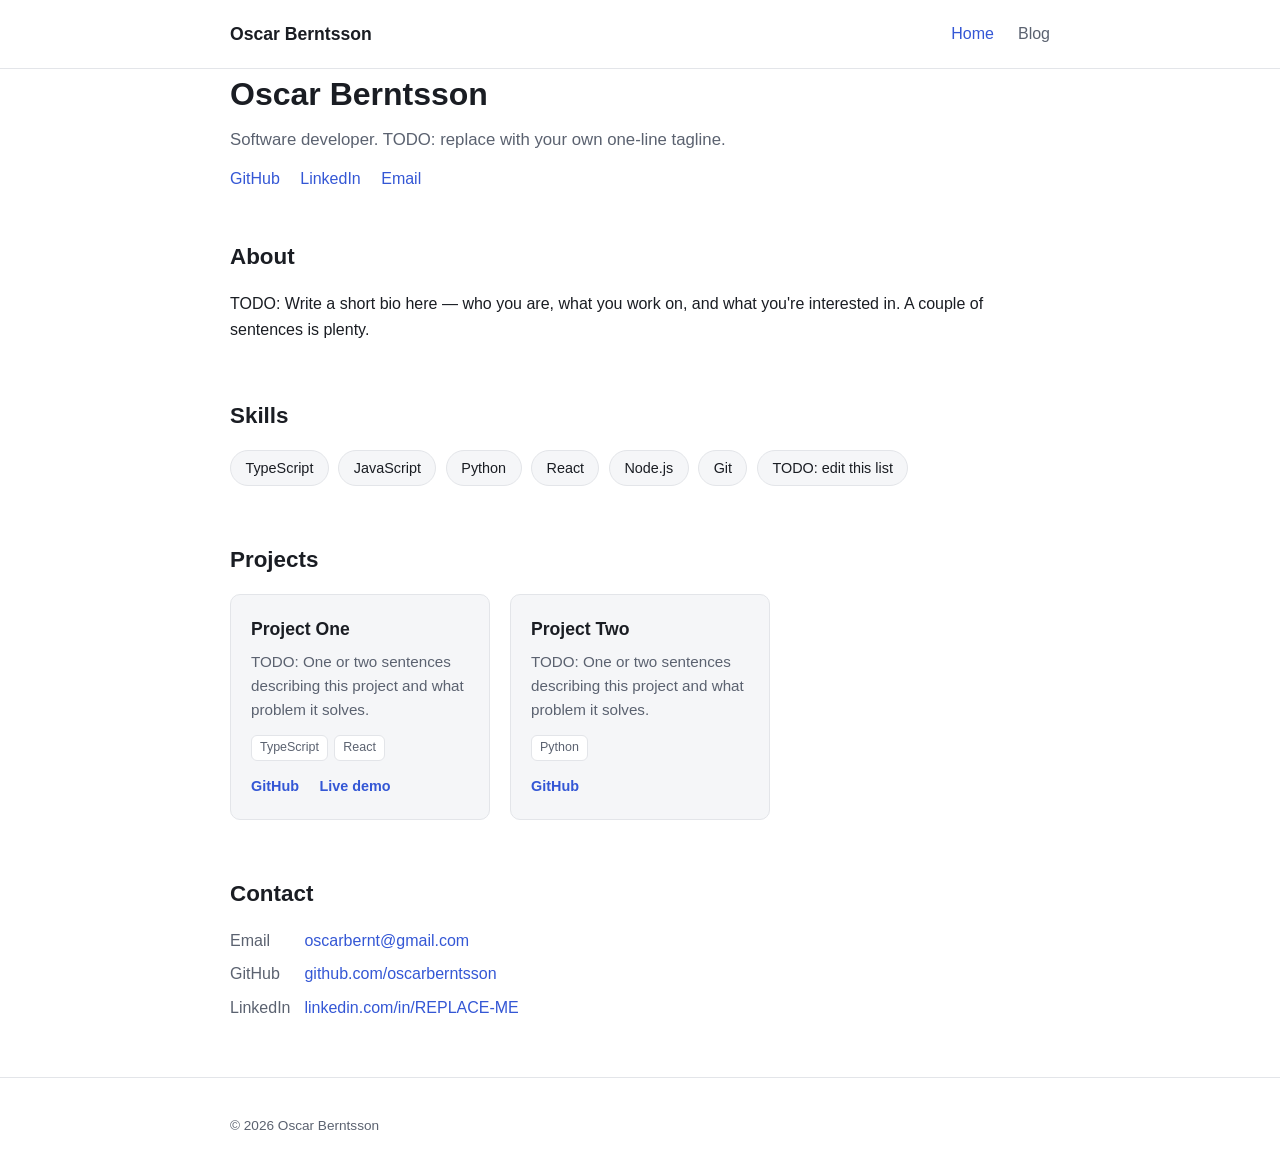
==== index.html @ 50194137 "Initial portfolio and blog site Plain HTML/CSS/JS site for GitHub Pages: portfolio home page (about," ====
<!DOCTYPE html>
<html lang="en">
<head>
  <meta charset="UTF-8" />
  <meta name="viewport" content="width=device-width, initial-scale=1.0" />
  <title>Oscar Berntsson</title>
  <meta name="description" content="Oscar Berntsson — portfolio and blog." />
  <link rel="icon" href="assets/favicon.svg" type="image/svg+xml" />
  <link rel="stylesheet" href="css/style.css" />
</head>
<body>
  <header class="site-header">
    <div class="container">
      <a class="brand" href="index.html">Oscar Berntsson</a>
      <nav class="site-nav">
        <ul>
          <li><a href="index.html">Home</a></li>
          <li><a href="blog.html">Blog</a></li>
        </ul>
      </nav>
    </div>
  </header>

  <main class="container">
    <section class="hero">
      <img class="avatar" src="assets/img/profile.jpg" alt="Photo of Oscar Berntsson" onerror="this.style.display='none'" />
      <div>
        <h1>Oscar Berntsson</h1>
        <p class="tagline">Software developer. TODO: replace with your own one-line tagline.</p>
        <div class="socials">
          <a href="https://github.com/oscarberntsson" target="_blank" rel="noopener">GitHub</a>
          <a href="https://www.linkedin.com/in/REPLACE-ME" target="_blank" rel="noopener">LinkedIn</a>
          <a href="mailto:oscarbernt@gmail.com">Email</a>
        </div>
      </div>
    </section>

    <section id="about">
      <h2>About</h2>
      <p>
        TODO: Write a short bio here — who you are, what you work on, and what
        you're interested in. A couple of sentences is plenty.
      </p>
    </section>

    <section id="skills">
      <h2>Skills</h2>
      <div class="skills-grid">
        <span class="skill-tag">TypeScript</span>
        <span class="skill-tag">JavaScript</span>
        <span class="skill-tag">Python</span>
        <span class="skill-tag">React</span>
        <span class="skill-tag">Node.js</span>
        <span class="skill-tag">Git</span>
        <span class="skill-tag">TODO: edit this list</span>
      </div>
    </section>

    <section id="projects">
      <h2>Projects</h2>
      <div class="projects-grid">
        <div class="project-card">
          <h3>Project One</h3>
          <p>TODO: One or two sentences describing this project and what problem it solves.</p>
          <div class="project-tags">
            <span>TypeScript</span>
            <span>React</span>
          </div>
          <div class="project-links">
            <a href="#" target="_blank" rel="noopener">GitHub</a>
            <a href="#" target="_blank" rel="noopener">Live demo</a>
          </div>
        </div>
        <div class="project-card">
          <h3>Project Two</h3>
          <p>TODO: One or two sentences describing this project and what problem it solves.</p>
          <div class="project-tags">
            <span>Python</span>
          </div>
          <div class="project-links">
            <a href="#" target="_blank" rel="noopener">GitHub</a>
          </div>
        </div>
      </div>
    </section>

    <section id="contact">
      <h2>Contact</h2>
      <ul class="contact-list">
        <li><span class="label">Email</span> <a href="mailto:oscarbernt@gmail.com">oscarbernt@gmail.com</a></li>
        <li><span class="label">GitHub</span> <a href="https://github.com/oscarberntsson" target="_blank" rel="noopener">github.com/oscarberntsson</a></li>
        <li><span class="label">LinkedIn</span> <a href="https://www.linkedin.com/in/REPLACE-ME" target="_blank" rel="noopener">linkedin.com/in/REPLACE-ME</a></li>
      </ul>
    </section>
  </main>

  <footer class="site-footer">
    <div class="container">
      <p>&copy; <span id="year"></span> Oscar Berntsson</p>
    </div>
  </footer>

  <script>document.getElementById("year").textContent = new Date().getFullYear();</script>
  <script src="js/main.js"></script>
</body>
</html>
---- css/style.css ----
:root {
  --bg: #ffffff;
  --bg-alt: #f5f6f8;
  --text: #1a1d23;
  --text-muted: #5b6270;
  --accent: #3457d5;
  --accent-hover: #263f9e;
  --border: #e3e5e9;
  --radius: 10px;
  --max-width: 860px;
}

@media (prefers-color-scheme: dark) {
  :root {
    --bg: #14161a;
    --bg-alt: #1c1f25;
    --text: #eceef1;
    --text-muted: #9aa1ad;
    --accent: #7c93ff;
    --accent-hover: #9db0ff;
    --border: #2a2e36;
  }
}

* {
  box-sizing: border-box;
}

html {
  scroll-behavior: smooth;
}

body {
  margin: 0;
  font-family: -apple-system, BlinkMacSystemFont, "Segoe UI", Roboto, Helvetica, Arial, sans-serif;
  background: var(--bg);
  color: var(--text);
  line-height: 1.6;
}

a {
  color: var(--accent);
  text-decoration: none;
}

a:hover {
  color: var(--accent-hover);
  text-decoration: underline;
}

img {
  max-width: 100%;
}

.container {
  max-width: var(--max-width);
  margin: 0 auto;
  padding: 0 1.25rem;
}

/* Header / nav */
header.site-header {
  border-bottom: 1px solid var(--border);
  padding: 1.25rem 0;
}

header.site-header .container {
  display: flex;
  align-items: center;
  justify-content: space-between;
  flex-wrap: wrap;
  gap: 0.75rem;
}

.brand {
  font-weight: 700;
  font-size: 1.1rem;
  color: var(--text);
}

.brand:hover {
  color: var(--text);
  text-decoration: none;
}

nav.site-nav ul {
  list-style: none;
  display: flex;
  gap: 1.5rem;
  margin: 0;
  padding: 0;
}

nav.site-nav a {
  color: var(--text-muted);
  font-weight: 500;
}

nav.site-nav a:hover,
nav.site-nav a.active {
  color: var(--accent);
  text-decoration: none;
}

/* Main sections */
main {
  padding: 3rem 0 4rem;
}

section {
  margin-bottom: 3.5rem;
}

section h2 {
  font-size: 1.4rem;
  margin-bottom: 1rem;
}

.hero {
  display: flex;
  align-items: center;
  gap: 2rem;
  flex-wrap: wrap;
  margin-bottom: 3rem;
}

.hero img.avatar {
  width: 120px;
  height: 120px;
  border-radius: 50%;
  object-fit: cover;
  border: 1px solid var(--border);
}

.hero h1 {
  margin: 0 0 0.4rem;
  font-size: 2rem;
}

.hero p.tagline {
  margin: 0 0 0.75rem;
  color: var(--text-muted);
  font-size: 1.05rem;
}

.hero .socials a {
  margin-right: 1rem;
  font-weight: 500;
}

/* Skills */
.skills-grid {
  display: flex;
  flex-wrap: wrap;
  gap: 0.6rem;
}

.skill-tag {
  background: var(--bg-alt);
  border: 1px solid var(--border);
  border-radius: 999px;
  padding: 0.35rem 0.9rem;
  font-size: 0.9rem;
  color: var(--text);
}

/* Projects */
.projects-grid {
  display: grid;
  grid-template-columns: repeat(auto-fill, minmax(260px, 1fr));
  gap: 1.25rem;
}

.project-card {
  border: 1px solid var(--border);
  border-radius: var(--radius);
  padding: 1.25rem;
  background: var(--bg-alt);
}

.project-card h3 {
  margin: 0 0 0.4rem;
  font-size: 1.1rem;
}

.project-card p {
  margin: 0 0 0.75rem;
  color: var(--text-muted);
  font-size: 0.95rem;
}

.project-tags {
  display: flex;
  flex-wrap: wrap;
  gap: 0.4rem;
  margin-bottom: 0.75rem;
}

.project-tags span {
  font-size: 0.78rem;
  color: var(--text-muted);
  background: var(--bg);
  border: 1px solid var(--border);
  border-radius: 6px;
  padding: 0.15rem 0.5rem;
}

.project-links a {
  font-size: 0.9rem;
  font-weight: 600;
  margin-right: 1rem;
}

/* Contact */
.contact-list {
  list-style: none;
  padding: 0;
  margin: 0;
}

.contact-list li {
  margin-bottom: 0.5rem;
}

.contact-list .label {
  color: var(--text-muted);
  display: inline-block;
  min-width: 70px;
}

/* Blog list */
.post-list {
  list-style: none;
  padding: 0;
  margin: 0;
}

.post-list li {
  border-bottom: 1px solid var(--border);
  padding: 1.25rem 0;
}

.post-list li:first-child {
  padding-top: 0;
}

.post-list h3 {
  margin: 0 0 0.3rem;
  font-size: 1.15rem;
}

.post-meta {
  color: var(--text-muted);
  font-size: 0.85rem;
  margin: 0 0 0.4rem;
}

.post-summary {
  margin: 0;
  color: var(--text-muted);
}

.post-status {
  color: var(--text-muted);
}

/* Single post */
.post-header h1 {
  margin: 0 0 0.4rem;
  font-size: 1.8rem;
}

.post-content {
  margin-top: 2rem;
}

.post-content h1,
.post-content h2,
.post-content h3 {
  margin-top: 2rem;
}

.post-content pre {
  background: var(--bg-alt);
  border: 1px solid var(--border);
  border-radius: var(--radius);
  padding: 1rem;
  overflow-x: auto;
}

.post-content code {
  font-family: ui-monospace, SFMono-Regular, Menlo, Consolas, monospace;
  font-size: 0.9em;
}

.post-content :not(pre) > code {
  background: var(--bg-alt);
  padding: 0.15rem 0.4rem;
  border-radius: 4px;
}

.post-content blockquote {
  border-left: 3px solid var(--accent);
  margin: 1rem 0;
  padding: 0.25rem 1rem;
  color: var(--text-muted);
}

.back-link {
  display: inline-block;
  margin-bottom: 1.5rem;
  font-weight: 500;
}

/* Footer */
footer.site-footer {
  border-top: 1px solid var(--border);
  padding: 1.5rem 0;
  color: var(--text-muted);
  font-size: 0.85rem;
}

@media (max-width: 500px) {
  .hero {
    flex-direction: column;
    align-items: flex-start;
  }
}
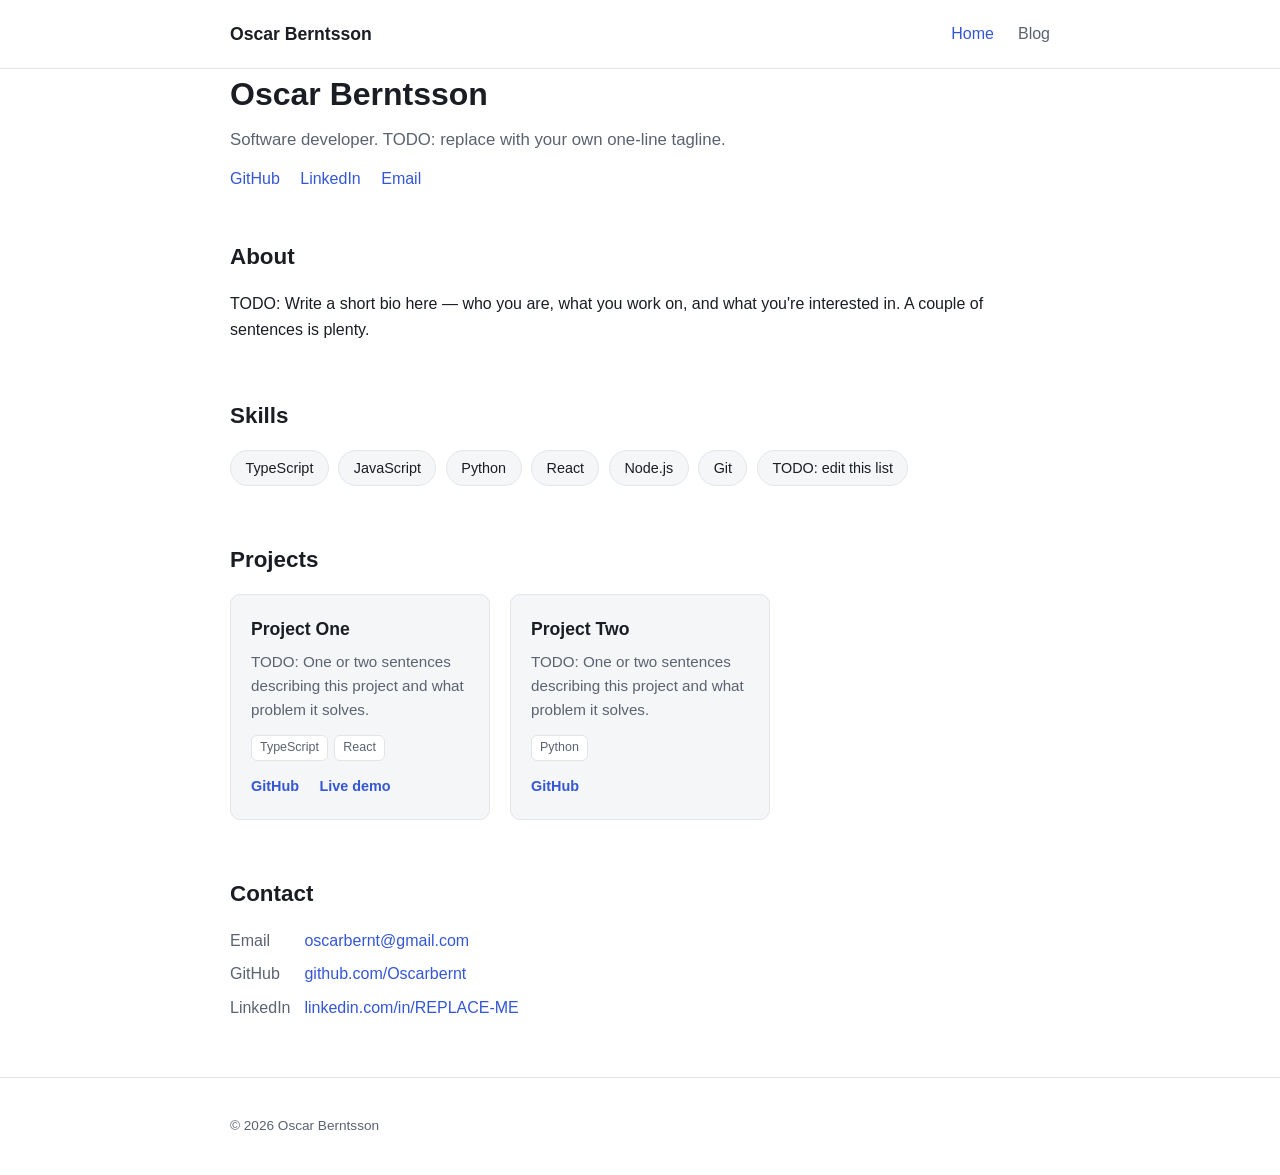
==== commit a2bc3446: "Fix GitHub profile links to match actual username Co-Authored-By: Claude Sonnet 5 <noreply@anthropic" ====
--- a/index.html
+++ b/index.html
@@ -28,7 +28,7 @@
         <h1>Oscar Berntsson</h1>
         <p class="tagline">Software developer. TODO: replace with your own one-line tagline.</p>
         <div class="socials">
-          <a href="https://github.com/oscarberntsson" target="_blank" rel="noopener">GitHub</a>
+          <a href="https://github.com/Oscarbernt" target="_blank" rel="noopener">GitHub</a>
           <a href="https://www.linkedin.com/in/REPLACE-ME" target="_blank" rel="noopener">LinkedIn</a>
           <a href="mailto:oscarbernt@gmail.com">Email</a>
         </div>
@@ -88,7 +88,7 @@
       <h2>Contact</h2>
       <ul class="contact-list">
         <li><span class="label">Email</span> <a href="mailto:oscarbernt@gmail.com">oscarbernt@gmail.com</a></li>
-        <li><span class="label">GitHub</span> <a href="https://github.com/oscarberntsson" target="_blank" rel="noopener">github.com/oscarberntsson</a></li>
+        <li><span class="label">GitHub</span> <a href="https://github.com/Oscarbernt" target="_blank" rel="noopener">github.com/Oscarbernt</a></li>
         <li><span class="label">LinkedIn</span> <a href="https://www.linkedin.com/in/REPLACE-ME" target="_blank" rel="noopener">linkedin.com/in/REPLACE-ME</a></li>
       </ul>
     </section>
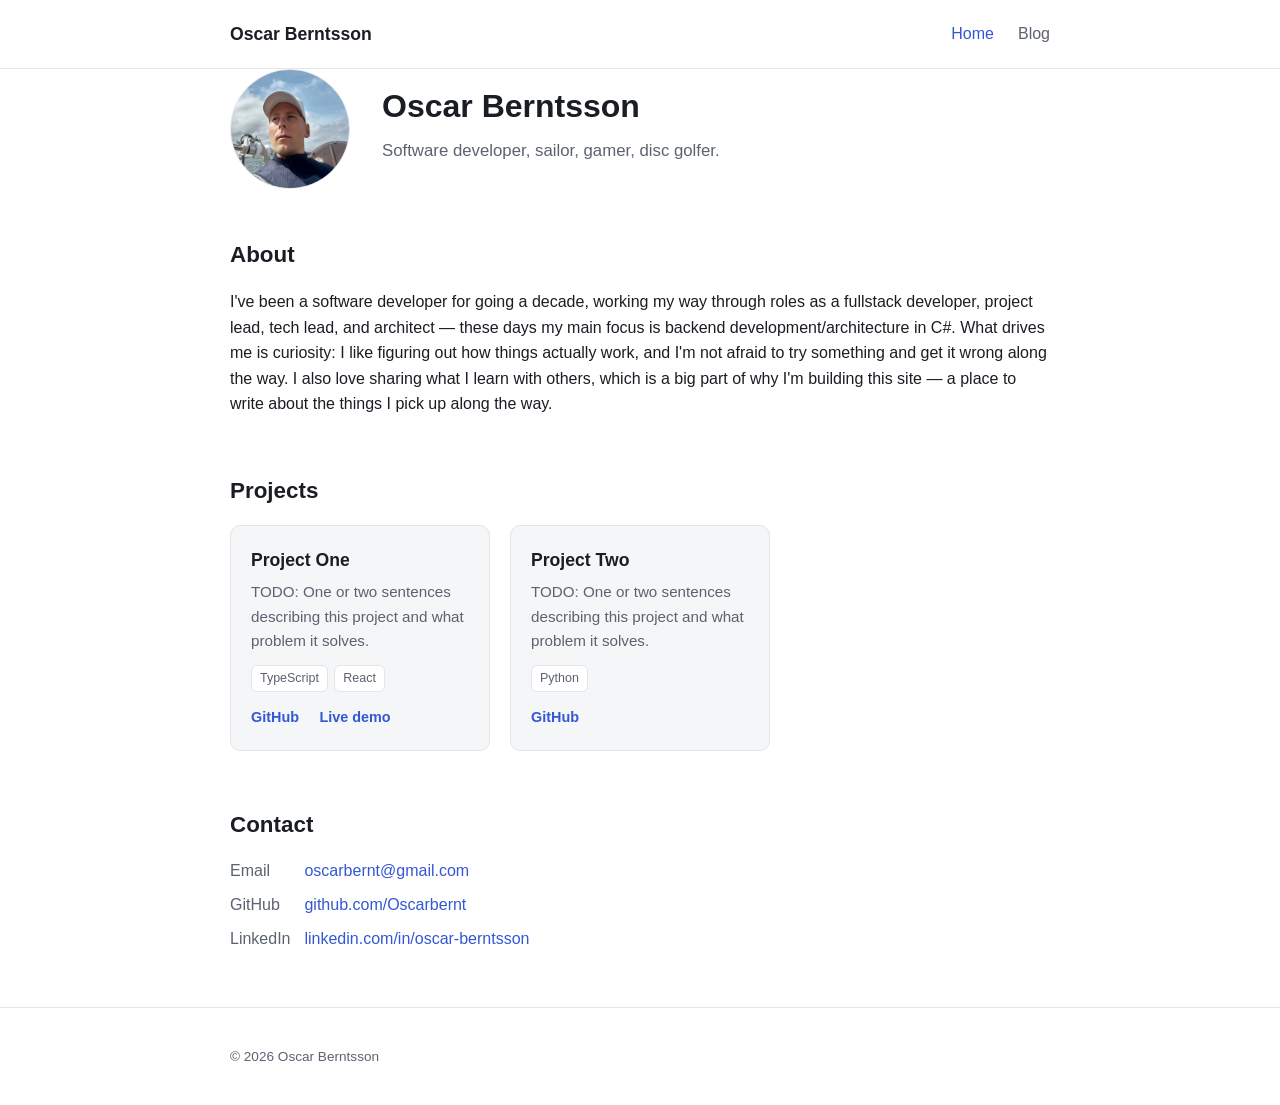
==== commit fd9f8f06: "Fill in bio, add profile photo, drop skills section Co-Authored-By: Claude Sonnet 5 <noreply@anthrop" ====
--- a/index.html
+++ b/index.html
@@ -26,34 +26,21 @@
       <img class="avatar" src="assets/img/profile.jpg" alt="Photo of Oscar Berntsson" onerror="this.style.display='none'" />
       <div>
         <h1>Oscar Berntsson</h1>
-        <p class="tagline">Software developer. TODO: replace with your own one-line tagline.</p>
-        <div class="socials">
-          <a href="https://github.com/Oscarbernt" target="_blank" rel="noopener">GitHub</a>
-          <a href="https://www.linkedin.com/in/REPLACE-ME" target="_blank" rel="noopener">LinkedIn</a>
-          <a href="mailto:oscarbernt@gmail.com">Email</a>
-        </div>
+        <p class="tagline">Software developer, sailor, gamer, disc golfer.</p>
       </div>
     </section>
 
     <section id="about">
       <h2>About</h2>
       <p>
-        TODO: Write a short bio here — who you are, what you work on, and what
-        you're interested in. A couple of sentences is plenty.
+        I've been a software developer for going a decade, working my way through
+        roles as a fullstack developer, project lead, tech lead, and architect —
+        these days my main focus is backend development/architecture in C#. What drives me is
+        curiosity: I like figuring out how things actually work, and I'm not afraid
+        to try something and get it wrong along the way. I also love sharing what I
+        learn with others, which is a big part of why I'm building this site — a
+        place to write about the things I pick up along the way.
       </p>
-    </section>
-
-    <section id="skills">
-      <h2>Skills</h2>
-      <div class="skills-grid">
-        <span class="skill-tag">TypeScript</span>
-        <span class="skill-tag">JavaScript</span>
-        <span class="skill-tag">Python</span>
-        <span class="skill-tag">React</span>
-        <span class="skill-tag">Node.js</span>
-        <span class="skill-tag">Git</span>
-        <span class="skill-tag">TODO: edit this list</span>
-      </div>
     </section>
 
     <section id="projects">
@@ -89,7 +76,7 @@
       <ul class="contact-list">
         <li><span class="label">Email</span> <a href="mailto:oscarbernt@gmail.com">oscarbernt@gmail.com</a></li>
         <li><span class="label">GitHub</span> <a href="https://github.com/Oscarbernt" target="_blank" rel="noopener">github.com/Oscarbernt</a></li>
-        <li><span class="label">LinkedIn</span> <a href="https://www.linkedin.com/in/REPLACE-ME" target="_blank" rel="noopener">linkedin.com/in/REPLACE-ME</a></li>
+        <li><span class="label">LinkedIn</span> <a href="https://www.linkedin.com/in/oscar-berntsson-80b01885/" target="_blank" rel="noopener">linkedin.com/in/oscar-berntsson</a></li>
       </ul>
     </section>
   </main>
--- a/css/style.css
+++ b/css/style.css
@@ -128,7 +128,7 @@
   width: 120px;
   height: 120px;
   border-radius: 50%;
-  object-fit: cover;
+  object-fit: fill;
   border: 1px solid var(--border);
 }
 
@@ -146,22 +146,6 @@
 .hero .socials a {
   margin-right: 1rem;
   font-weight: 500;
-}
-
-/* Skills */
-.skills-grid {
-  display: flex;
-  flex-wrap: wrap;
-  gap: 0.6rem;
-}
-
-.skill-tag {
-  background: var(--bg-alt);
-  border: 1px solid var(--border);
-  border-radius: 999px;
-  padding: 0.35rem 0.9rem;
-  font-size: 0.9rem;
-  color: var(--text);
 }
 
 /* Projects */
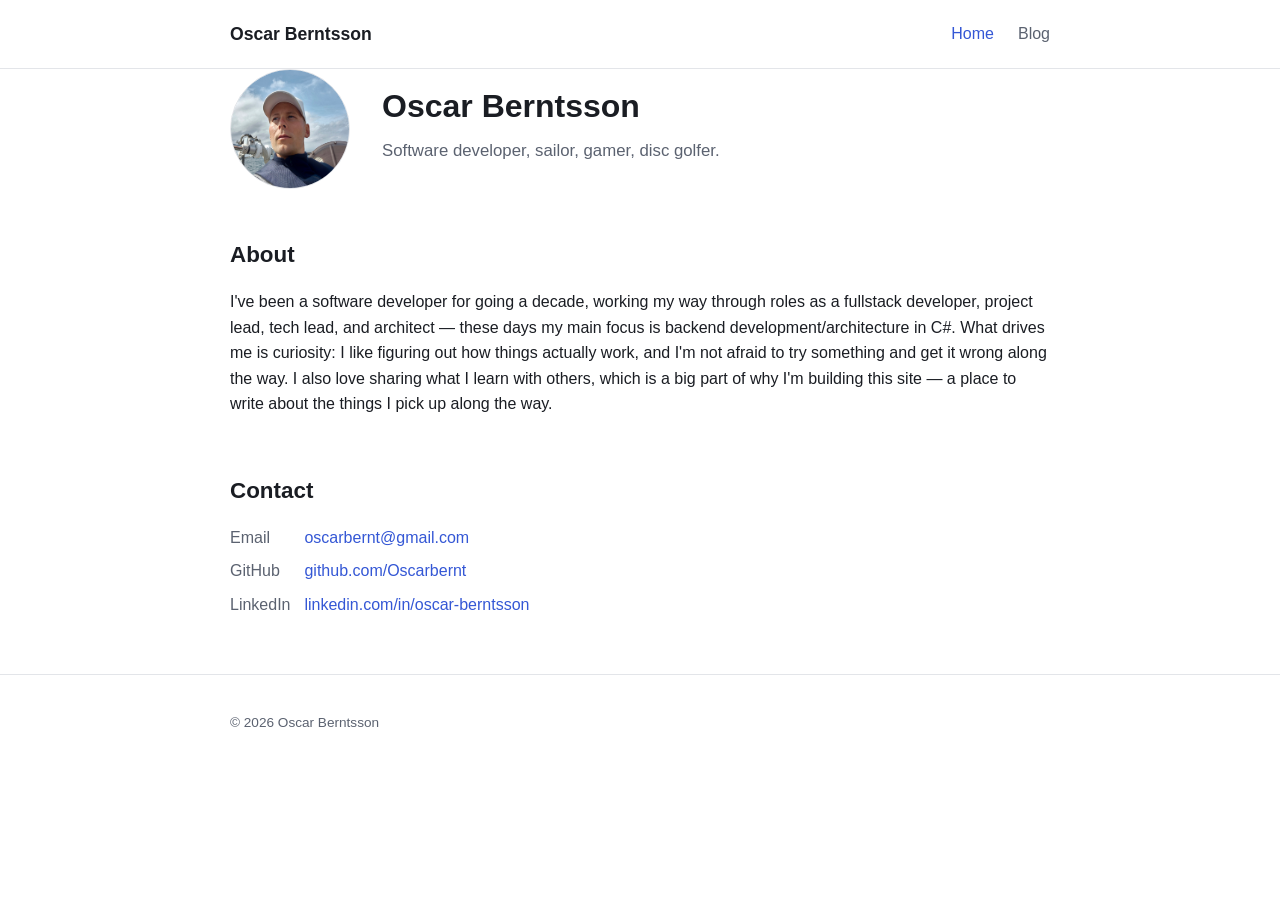
==== commit 44fe609d: "Remove projects section Co-Authored-By: Claude Sonnet 5 <noreply@anthropic.com>" ====
--- a/index.html
+++ b/index.html
@@ -43,34 +43,6 @@
       </p>
     </section>
 
-    <section id="projects">
-      <h2>Projects</h2>
-      <div class="projects-grid">
-        <div class="project-card">
-          <h3>Project One</h3>
-          <p>TODO: One or two sentences describing this project and what problem it solves.</p>
-          <div class="project-tags">
-            <span>TypeScript</span>
-            <span>React</span>
-          </div>
-          <div class="project-links">
-            <a href="#" target="_blank" rel="noopener">GitHub</a>
-            <a href="#" target="_blank" rel="noopener">Live demo</a>
-          </div>
-        </div>
-        <div class="project-card">
-          <h3>Project Two</h3>
-          <p>TODO: One or two sentences describing this project and what problem it solves.</p>
-          <div class="project-tags">
-            <span>Python</span>
-          </div>
-          <div class="project-links">
-            <a href="#" target="_blank" rel="noopener">GitHub</a>
-          </div>
-        </div>
-      </div>
-    </section>
-
     <section id="contact">
       <h2>Contact</h2>
       <ul class="contact-list">
